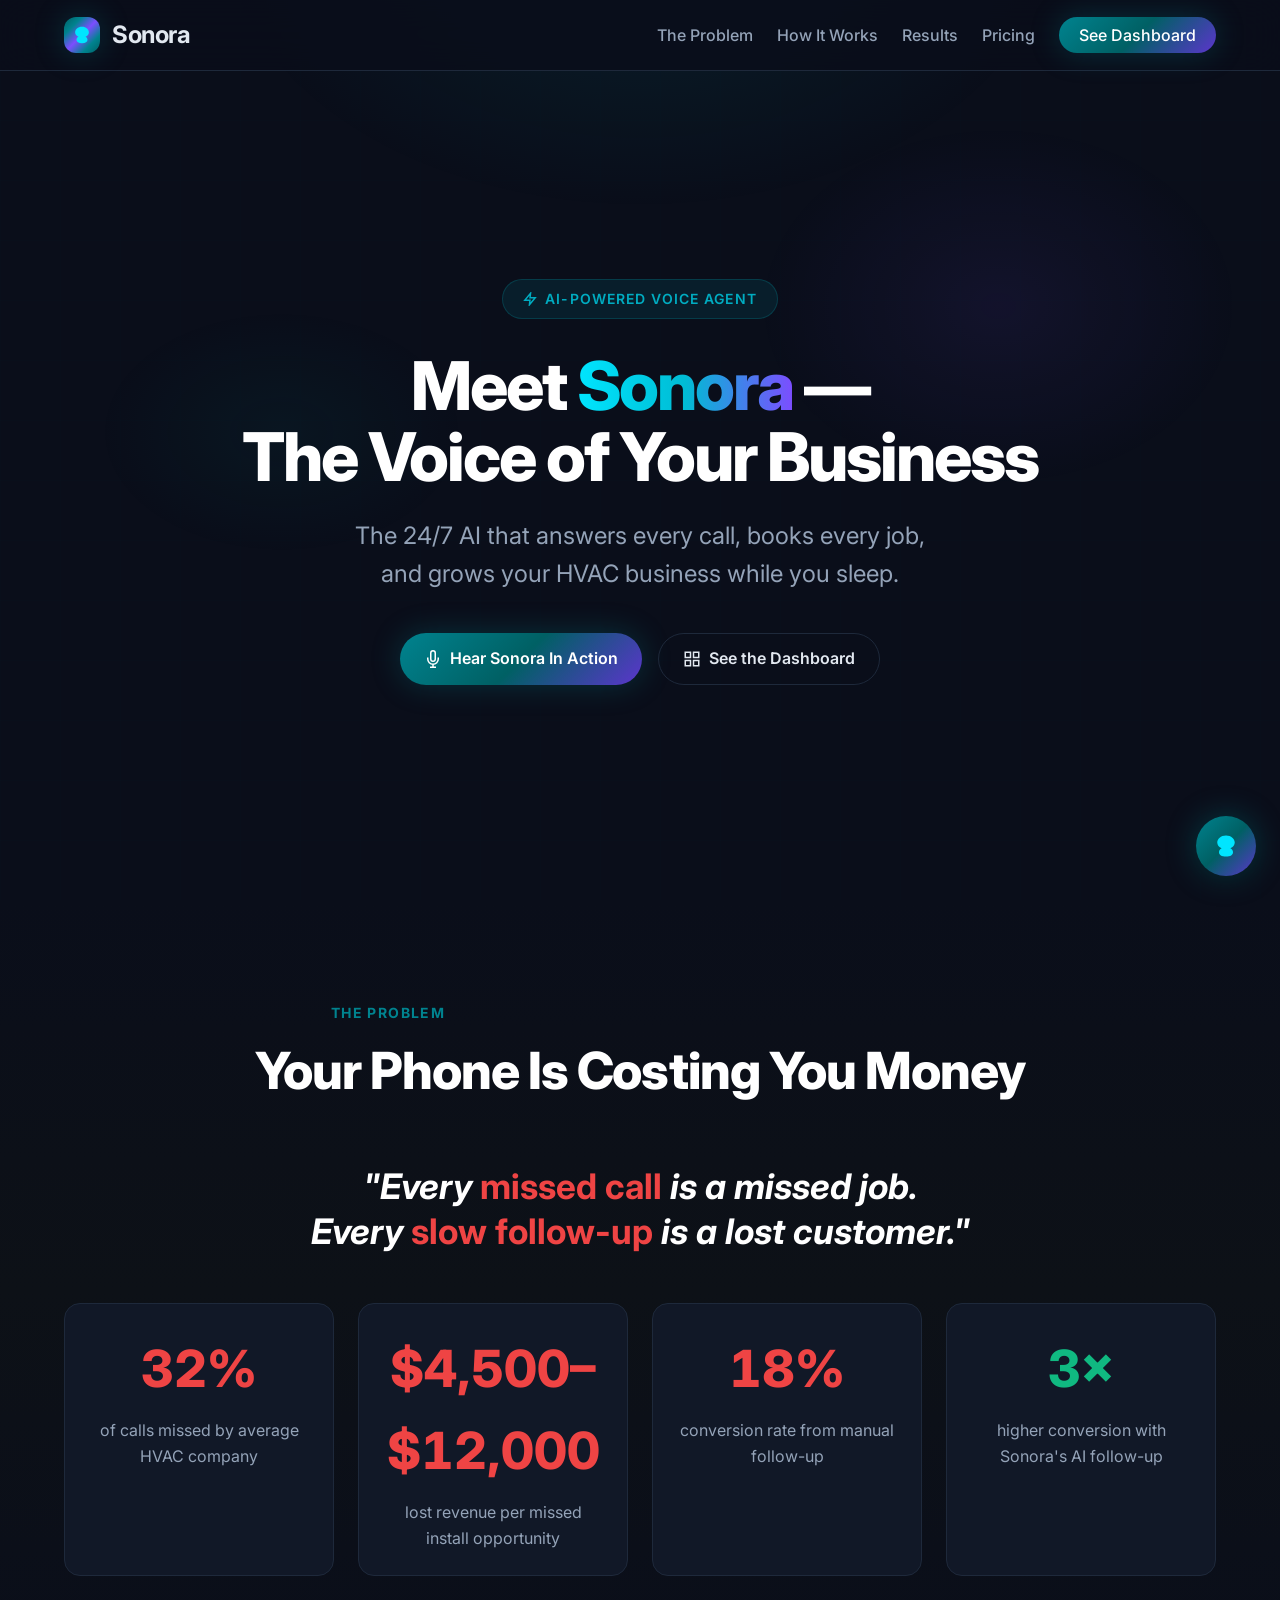
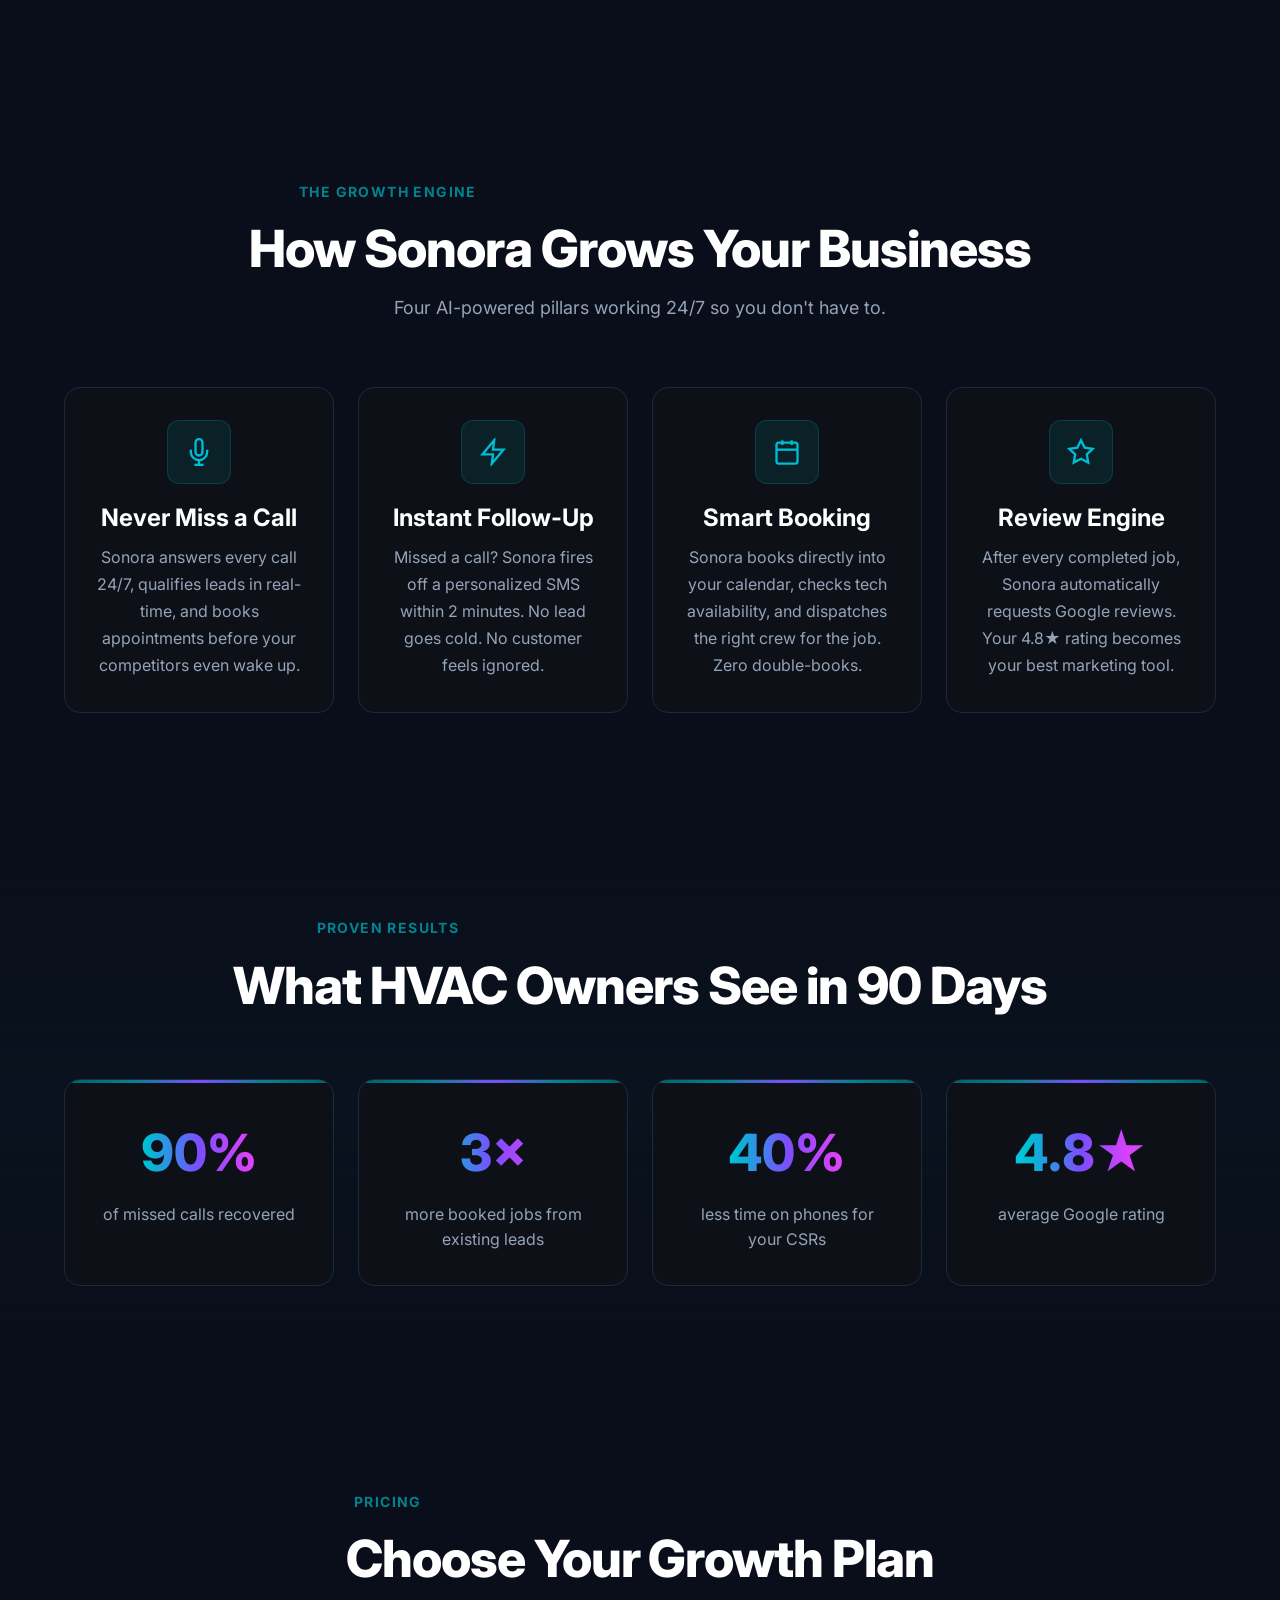
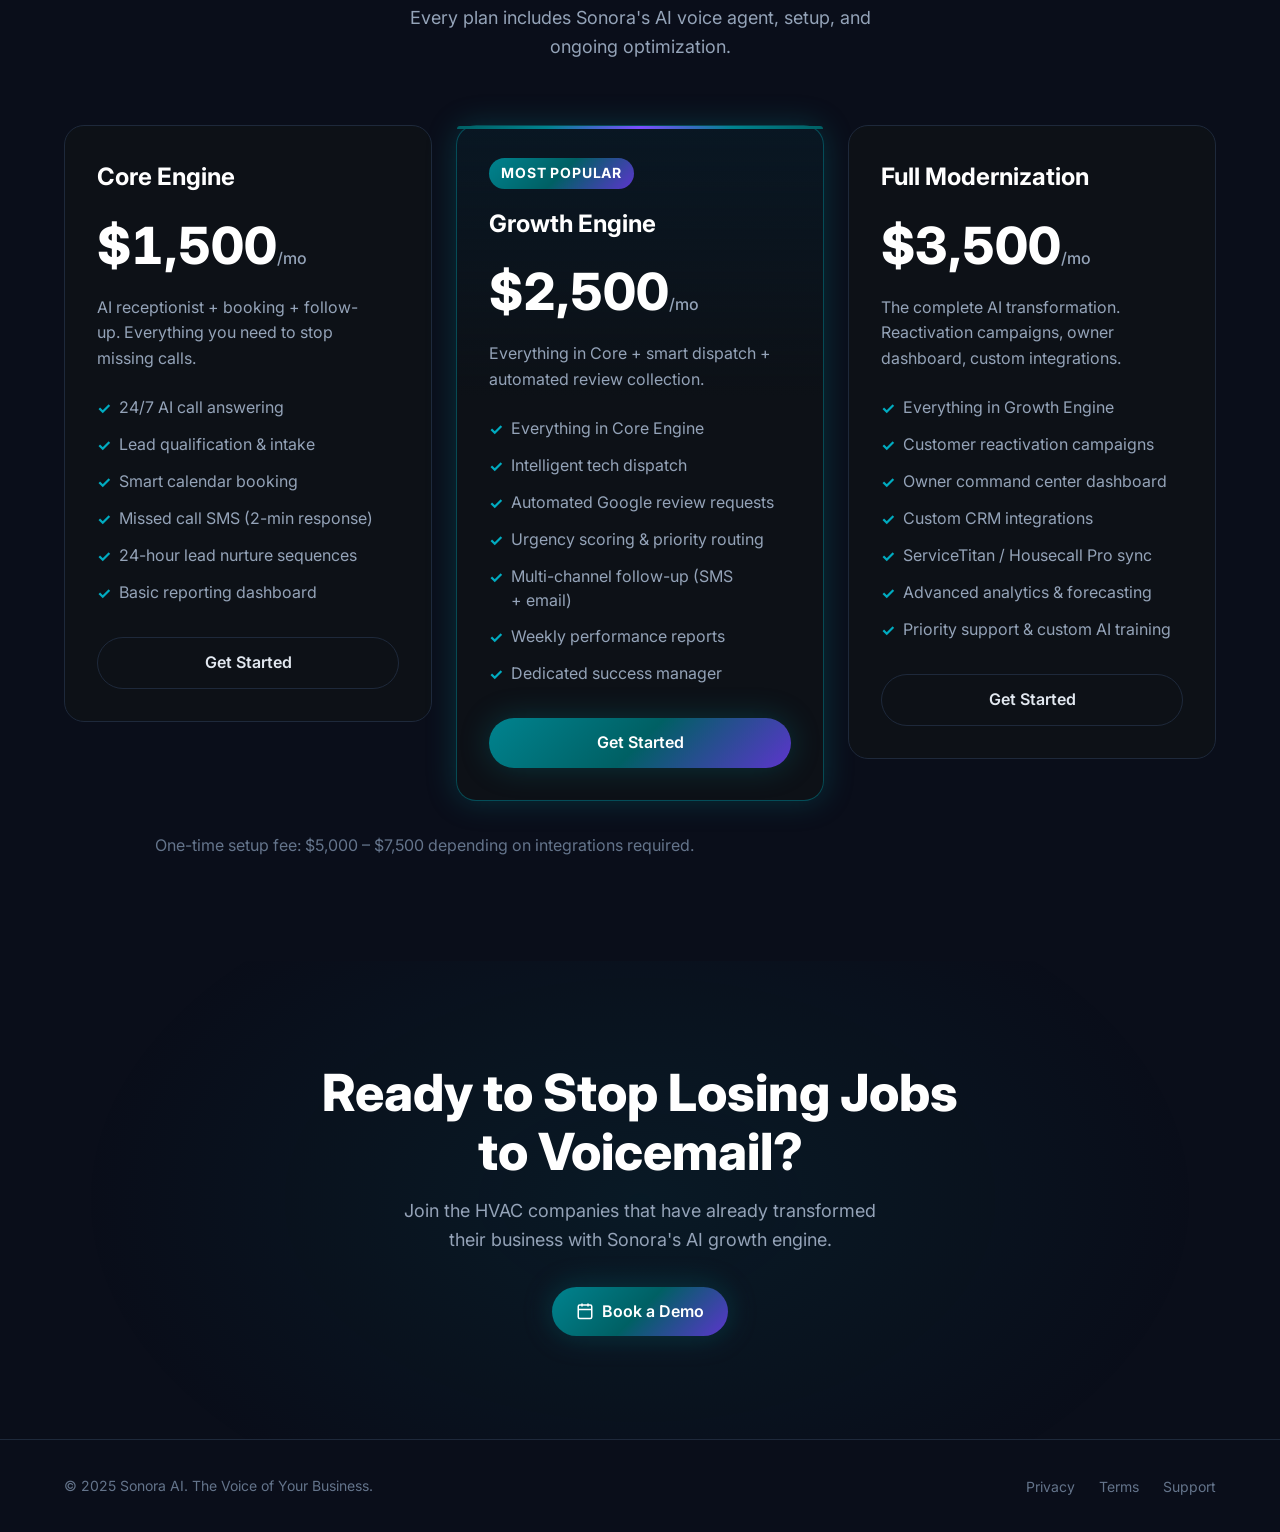
==== frontend/index.html @ 92086509 "Initial commit: Sonora HVAC Home Services Growth Engine - Flask backend — 15 endpoints, GPT-4o, 7-st" ====
<!DOCTYPE html>
<html lang="en">
<head>
  <meta charset="UTF-8">
  <meta name="viewport" content="width=device-width, initial-scale=1.0">
  <title>Sonora — The AI Voice of Your HVAC Business</title>
  <meta name="description" content="Sonora is the 24/7 AI that answers every call, books every job, and grows your HVAC business while you sleep.">
  <link rel="preconnect" href="https://fonts.googleapis.com">
  <link rel="preconnect" href="https://fonts.gstatic.com" crossorigin>
  <link href="https://fonts.googleapis.com/css2?family=Inter:wght@300;400;500;600;700;800;900&display=swap" rel="stylesheet">
  <link rel="stylesheet" href="./base.css">
  <link rel="stylesheet" href="./style.css">
  <link rel="icon" href="data:image/svg+xml,<svg xmlns='http://www.w3.org/2000/svg' viewBox='0 0 32 32'><rect width='32' height='32' rx='8' fill='%2300838F'/><text x='16' y='22' text-anchor='middle' fill='white' font-family='Inter,sans-serif' font-weight='800' font-size='18'>S</text></svg>">
</head>
<body>
  <!-- Grid background -->
  <div class="grid-bg" aria-hidden="true"></div>

  <!-- Navigation -->
  <nav class="nav" role="navigation" aria-label="Main navigation">
    <div class="container nav__inner">
      <a href="./index.html" class="nav__logo" aria-label="Sonora home">
        <div class="nav__logo-icon" aria-hidden="true">
          <svg width="22" height="22" viewBox="0 0 32 32" fill="none">
            <path d="M16 4C10 4 6 8 6 12c0 3 2 5.5 5 6.5C9 19.5 8 21 8 23c0 3 3 5 8 5s8-2 8-5c0-2-1-3.5-3-4.5 3-1 5-3.5 5-6.5 0-4-4-8-10-8z" fill="url(#sg)"/>
            <defs><linearGradient id="sg" x1="6" y1="4" x2="26" y2="28"><stop stop-color="#00E5FF"/><stop offset=".5" stop-color="#00838F"/><stop offset="1" stop-color="#7C4DFF"/></linearGradient></defs>
          </svg>
        </div>
        <span class="nav__logo-text">Sonora</span>
      </a>
      <button class="nav__hamburger" aria-label="Toggle menu" onclick="document.querySelector('.nav__links').classList.toggle('active')">
        <span></span><span></span><span></span>
      </button>
      <ul class="nav__links" role="list">
        <li><a href="#problem">The Problem</a></li>
        <li><a href="#how-it-works">How It Works</a></li>
        <li><a href="#results">Results</a></li>
        <li><a href="#pricing">Pricing</a></li>
        <li><a href="./dashboard.html" class="nav__cta">See Dashboard</a></li>
      </ul>
    </div>
  </nav>

  <main>
    <!-- ==================== HERO ==================== -->
    <section class="hero" id="hero">
      <div class="hero__content">
        <div class="hero__badge">
          <svg width="14" height="14" viewBox="0 0 24 24" fill="none" stroke="currentColor" stroke-width="2.5"><path d="M13 2L3 14h9l-1 8 10-12h-9l1-8z"/></svg>
          AI-Powered Voice Agent
        </div>
        <h1 class="hero__title">
          Meet <span class="iridescent">Sonora</span> —<br>
          The Voice of Your Business
        </h1>
        <p class="hero__subtitle">
          The 24/7 AI that answers every call, books every job, and grows your HVAC business while you sleep.
        </p>
        <div class="hero__actions">
          <button class="btn btn--primary" onclick="openChat()">
            <svg width="18" height="18" viewBox="0 0 24 24" fill="none" stroke="currentColor" stroke-width="2"><path d="M12 1a3 3 0 0 0-3 3v8a3 3 0 0 0 6 0V4a3 3 0 0 0-3-3z"/><path d="M19 10v2a7 7 0 0 1-14 0v-2"/><line x1="12" y1="19" x2="12" y2="23"/><line x1="8" y1="23" x2="16" y2="23"/></svg>
            Hear Sonora In Action
          </button>
          <a href="./dashboard.html" class="btn btn--secondary">
            <svg width="18" height="18" viewBox="0 0 24 24" fill="none" stroke="currentColor" stroke-width="2"><rect x="3" y="3" width="7" height="7"/><rect x="14" y="3" width="7" height="7"/><rect x="14" y="14" width="7" height="7"/><rect x="3" y="14" width="7" height="7"/></svg>
            See the Dashboard
          </a>
        </div>
      </div>
      <!-- Floating particle dots -->
      <div class="hero__particles" aria-hidden="true" id="heroParticles"></div>
    </section>

    <!-- ==================== PROBLEM ==================== -->
    <section class="section problem" id="problem">
      <div class="container">
        <div class="section__header fade-in">
          <p class="section__label">The Problem</p>
          <h2 class="section__title">Your Phone Is Costing You Money</h2>
        </div>
        <p class="problem__quote fade-in">
          "Every <em>missed call</em> is a missed job.<br>
          Every <em>slow follow-up</em> is a lost customer."
        </p>
        <div class="stats-grid">
          <div class="stat-card fade-in">
            <div class="stat-card__value stat-card__value--bad" data-count="35">35%</div>
            <div class="stat-card__label">of calls missed by average HVAC company</div>
          </div>
          <div class="stat-card fade-in">
            <div class="stat-card__value stat-card__value--bad">$4,500–$12,000</div>
            <div class="stat-card__label">lost revenue per missed install opportunity</div>
          </div>
          <div class="stat-card fade-in">
            <div class="stat-card__value stat-card__value--bad" data-count="20">20%</div>
            <div class="stat-card__label">conversion rate from manual follow-up</div>
          </div>
          <div class="stat-card fade-in">
            <div class="stat-card__value stat-card__value--good">3×</div>
            <div class="stat-card__label">higher conversion with Sonora's AI follow-up</div>
          </div>
        </div>
      </div>
    </section>

    <!-- ==================== HOW IT WORKS ==================== -->
    <section class="section" id="how-it-works">
      <div class="container">
        <div class="section__header fade-in">
          <p class="section__label">The Growth Engine</p>
          <h2 class="section__title">How Sonora Grows Your Business</h2>
          <p class="section__desc">Four AI-powered pillars working 24/7 so you don't have to.</p>
        </div>
        <div class="pillars-grid">
          <div class="pillar fade-in">
            <div class="pillar__icon">
              <svg width="28" height="28" viewBox="0 0 24 24" fill="none" stroke="#00BCD4" stroke-width="2"><path d="M12 1a3 3 0 0 0-3 3v8a3 3 0 0 0 6 0V4a3 3 0 0 0-3-3z"/><path d="M19 10v2a7 7 0 0 1-14 0v-2"/><line x1="12" y1="19" x2="12" y2="23"/><line x1="8" y1="23" x2="16" y2="23"/></svg>
            </div>
            <h3 class="pillar__title">Never Miss a Call</h3>
            <p class="pillar__desc">Sonora answers every call 24/7, qualifies leads in real-time, and books appointments before your competitors even wake up.</p>
          </div>
          <div class="pillar fade-in">
            <div class="pillar__icon">
              <svg width="28" height="28" viewBox="0 0 24 24" fill="none" stroke="#00BCD4" stroke-width="2"><path d="M13 2L3 14h9l-1 8 10-12h-9l1-8z"/></svg>
            </div>
            <h3 class="pillar__title">Instant Follow-Up</h3>
            <p class="pillar__desc">Missed a call? Sonora fires off a personalized SMS within 2 minutes. No lead goes cold. No customer feels ignored.</p>
          </div>
          <div class="pillar fade-in">
            <div class="pillar__icon">
              <svg width="28" height="28" viewBox="0 0 24 24" fill="none" stroke="#00BCD4" stroke-width="2"><rect x="3" y="4" width="18" height="18" rx="2"/><line x1="16" y1="2" x2="16" y2="6"/><line x1="8" y1="2" x2="8" y2="6"/><line x1="3" y1="10" x2="21" y2="10"/><path d="M8 14h.01M12 14h.01M16 14h.01M8 18h.01M12 18h.01"/></svg>
            </div>
            <h3 class="pillar__title">Smart Booking</h3>
            <p class="pillar__desc">Sonora books directly into your calendar, checks tech availability, and dispatches the right crew for the job. Zero double-books.</p>
          </div>
          <div class="pillar fade-in">
            <div class="pillar__icon">
              <svg width="28" height="28" viewBox="0 0 24 24" fill="none" stroke="#00BCD4" stroke-width="2"><polygon points="12 2 15.09 8.26 22 9.27 17 14.14 18.18 21.02 12 17.77 5.82 21.02 7 14.14 2 9.27 8.91 8.26 12 2"/></svg>
            </div>
            <h3 class="pillar__title">Review Engine</h3>
            <p class="pillar__desc">After every completed job, Sonora automatically requests Google reviews. Your 4.8★ rating becomes your best marketing tool.</p>
          </div>
        </div>
      </div>
    </section>

    <!-- ==================== RESULTS ==================== -->
    <section class="section" id="results" style="background: linear-gradient(180deg, var(--color-bg) 0%, rgba(0,131,143,0.04) 50%, var(--color-bg) 100%);">
      <div class="container">
        <div class="section__header fade-in">
          <p class="section__label">Proven Results</p>
          <h2 class="section__title">What HVAC Owners See in 90 Days</h2>
        </div>
        <div class="results-grid">
          <div class="result-card fade-in">
            <div class="result-card__value">90%</div>
            <div class="result-card__label">of missed calls recovered</div>
          </div>
          <div class="result-card fade-in">
            <div class="result-card__value">3×</div>
            <div class="result-card__label">more booked jobs from existing leads</div>
          </div>
          <div class="result-card fade-in">
            <div class="result-card__value">40%</div>
            <div class="result-card__label">less time on phones for your CSRs</div>
          </div>
          <div class="result-card fade-in">
            <div class="result-card__value">4.8★</div>
            <div class="result-card__label">average Google rating</div>
          </div>
        </div>
      </div>
    </section>

    <!-- ==================== PRICING ==================== -->
    <section class="section" id="pricing">
      <div class="container">
        <div class="section__header fade-in">
          <p class="section__label">Pricing</p>
          <h2 class="section__title">Choose Your Growth Plan</h2>
          <p class="section__desc">Every plan includes Sonora's AI voice agent, setup, and ongoing optimization.</p>
        </div>
        <div class="pricing-grid">
          <!-- Core -->
          <div class="price-card fade-in">
            <p class="price-card__name">Core Engine</p>
            <p class="price-card__price">$1,500<span>/mo</span></p>
            <p class="price-card__desc">AI receptionist + booking + follow-up. Everything you need to stop missing calls.</p>
            <ul class="price-card__features" role="list">
              <li>24/7 AI call answering</li>
              <li>Lead qualification & intake</li>
              <li>Smart calendar booking</li>
              <li>Missed call SMS (2-min response)</li>
              <li>24-hour lead nurture sequences</li>
              <li>Basic reporting dashboard</li>
            </ul>
            <a href="#cta" class="btn btn--secondary price-card__cta">Get Started</a>
          </div>
          <!-- Growth (Featured) -->
          <div class="price-card price-card--featured fade-in">
            <span class="price-card__badge">Most Popular</span>
            <p class="price-card__name">Growth Engine</p>
            <p class="price-card__price">$2,500<span>/mo</span></p>
            <p class="price-card__desc">Everything in Core + smart dispatch + automated review collection.</p>
            <ul class="price-card__features" role="list">
              <li>Everything in Core Engine</li>
              <li>Intelligent tech dispatch</li>
              <li>Automated Google review requests</li>
              <li>Urgency scoring & priority routing</li>
              <li>Multi-channel follow-up (SMS + email)</li>
              <li>Weekly performance reports</li>
              <li>Dedicated success manager</li>
            </ul>
            <a href="#cta" class="btn btn--primary price-card__cta">Get Started</a>
          </div>
          <!-- Full Modernization -->
          <div class="price-card fade-in">
            <p class="price-card__name">Full Modernization</p>
            <p class="price-card__price">$3,500<span>/mo</span></p>
            <p class="price-card__desc">The complete AI transformation. Reactivation campaigns, owner dashboard, custom integrations.</p>
            <ul class="price-card__features" role="list">
              <li>Everything in Growth Engine</li>
              <li>Customer reactivation campaigns</li>
              <li>Owner command center dashboard</li>
              <li>Custom CRM integrations</li>
              <li>ServiceTitan / Housecall Pro sync</li>
              <li>Advanced analytics & forecasting</li>
              <li>Priority support & custom AI training</li>
            </ul>
            <a href="#cta" class="btn btn--secondary price-card__cta">Get Started</a>
          </div>
        </div>
        <p class="pricing__setup fade-in">One-time setup fee: $5,000 – $7,500 depending on integrations required.</p>
      </div>
    </section>

    <!-- ==================== FINAL CTA ==================== -->
    <section class="cta-section" id="cta">
      <div class="container">
        <h2 class="cta-section__title fade-in">Ready to Stop Losing Jobs<br>to Voicemail?</h2>
        <p class="cta-section__desc fade-in">Join the HVAC companies that have already transformed their business with Sonora's AI growth engine.</p>
        <a href="#" class="btn btn--primary fade-in" style="position:relative;" onclick="event.preventDefault();">
          <svg width="18" height="18" viewBox="0 0 24 24" fill="none" stroke="currentColor" stroke-width="2"><rect x="3" y="4" width="18" height="18" rx="2"/><line x1="16" y1="2" x2="16" y2="6"/><line x1="8" y1="2" x2="8" y2="6"/><line x1="3" y1="10" x2="21" y2="10"/></svg>
          Book a Demo
        </a>
      </div>
    </section>
  </main>

  <!-- Footer -->
  <footer class="footer">
    <div class="container footer__inner">
      <p class="footer__copy">© 2025 Sonora AI. The Voice of Your Business.</p>
      <ul class="footer__links" role="list">
        <li><a href="#" target="_blank" rel="noopener noreferrer">Privacy</a></li>
        <li><a href="#" target="_blank" rel="noopener noreferrer">Terms</a></li>
        <li><a href="#" target="_blank" rel="noopener noreferrer">Support</a></li>
      </ul>
    </div>
  </footer>

  <script src="./app.js" defer></script>
  <script src="./sonora-widget.js" defer></script>
</body>
</html>
---- frontend/base.css ----
/* base.css — Sonora HVAC */
*,
*::before,
*::after {
  box-sizing: border-box;
  margin: 0;
  padding: 0;
}

html {
  -moz-text-size-adjust: none;
  -webkit-text-size-adjust: none;
  text-size-adjust: none;
  -webkit-font-smoothing: antialiased;
  -moz-osx-font-smoothing: grayscale;
  text-rendering: optimizeLegibility;
  scroll-behavior: smooth;
  hanging-punctuation: first last;
  scroll-padding-top: var(--space-16);
}

body {
  min-height: 100dvh;
  line-height: 1.6;
  font-family: var(--font-body, sans-serif);
  font-size: var(--text-base);
  color: var(--color-text);
  background-color: var(--color-bg);
}

img,
picture,
video,
canvas,
svg {
  display: block;
  max-width: 100%;
  height: auto;
}
ul[role='list'],
ol[role='list'] {
  list-style: none;
}
input,
button,
textarea,
select {
  font: inherit;
  color: inherit;
}

h1,
h2,
h3,
h4,
h5,
h6 {
  text-wrap: balance;
  line-height: 1.15;
}
p,
li,
figcaption {
  text-wrap: pretty;
  max-width: 72ch;
}

::selection {
  background: rgba(0, 131, 143, 0.3);
  color: var(--color-text);
}

:focus-visible {
  outline: 2px solid var(--color-primary);
  outline-offset: 3px;
  border-radius: var(--radius-sm);
}

@media (prefers-reduced-motion: reduce) {
  *,
  *::before,
  *::after {
    animation-duration: 0.01ms !important;
    animation-iteration-count: 1 !important;
    transition-duration: 0.01ms !important;
    scroll-behavior: auto !important;
  }
}

button {
  cursor: pointer;
  background: none;
  border: none;
}
table {
  border-collapse: collapse;
  width: 100%;
}

a,
button,
[role='button'],
[role='link'],
input,
textarea,
select {
  transition:
    color var(--transition-interactive),
    background var(--transition-interactive),
    border-color var(--transition-interactive),
    box-shadow var(--transition-interactive);
}

.sr-only {
  position: absolute;
  width: 1px;
  height: 1px;
  padding: 0;
  margin: -1px;
  overflow: hidden;
  clip: rect(0, 0, 0, 0);
  white-space: nowrap;
  border-width: 0;
}
---- frontend/style.css ----
/* ============================================================
   SONORA DESIGN TOKENS
   ============================================================ */
:root {
  /* Type Scale */
  --text-xs: clamp(0.75rem, 0.7rem + 0.25vw, 0.875rem);
  --text-sm: clamp(0.875rem, 0.8rem + 0.35vw, 1rem);
  --text-base: clamp(1rem, 0.95rem + 0.25vw, 1.125rem);
  --text-lg: clamp(1.125rem, 1rem + 0.75vw, 1.5rem);
  --text-xl: clamp(1.5rem, 1.2rem + 1.25vw, 2.25rem);
  --text-2xl: clamp(2rem, 1.2rem + 2.5vw, 3.5rem);
  --text-3xl: clamp(2.5rem, 1rem + 4vw, 5rem);

  /* Spacing */
  --space-1: 0.25rem;
  --space-2: 0.5rem;
  --space-3: 0.75rem;
  --space-4: 1rem;
  --space-5: 1.25rem;
  --space-6: 1.5rem;
  --space-8: 2rem;
  --space-10: 2.5rem;
  --space-12: 3rem;
  --space-16: 4rem;
  --space-20: 5rem;
  --space-24: 6rem;
  --space-32: 8rem;

  /* Sonora Brand Colors */
  --color-bg: #0A0E1A;
  --color-surface: #0D1117;
  --color-surface-2: #111827;
  --color-surface-offset: #131B2E;
  --color-border: #1E293B;
  --color-border-glow: rgba(0, 131, 143, 0.3);
  --color-divider: #1a2236;

  --color-text: #E2E8F0;
  --color-text-muted: #94A3B8;
  --color-text-faint: #64748B;
  --color-text-inverse: #0A0E1A;

  /* Primary (Teal) */
  --color-primary: #00838F;
  --color-primary-deep: #006064;
  --color-primary-hover: #00ACC1;
  --color-primary-active: #006064;
  --color-primary-highlight: rgba(0, 131, 143, 0.15);
  --color-primary-glow: rgba(0, 131, 143, 0.4);

  /* Iridescent Gradient */
  --gradient-iridescent: linear-gradient(135deg, #006064, #00838F, #7C4DFF, #00838F, #006064);
  --gradient-iridescent-text: linear-gradient(90deg, #00E5FF, #00BCD4, #7C4DFF, #E040FB, #00BCD4);
  --gradient-cta: linear-gradient(135deg, #00838F 0%, #006064 50%, #5C35CC 100%);
  --gradient-card-border: linear-gradient(135deg, rgba(0,131,143,0.4), rgba(124,77,255,0.3), rgba(0,131,143,0.2));

  /* Status */
  --color-success: #10B981;
  --color-warning: #F59E0B;
  --color-error: #EF4444;
  --color-emergency: #FF1744;

  /* Radius */
  --radius-sm: 0.375rem;
  --radius-md: 0.5rem;
  --radius-lg: 0.75rem;
  --radius-xl: 1rem;
  --radius-2xl: 1.25rem;
  --radius-full: 9999px;

  /* Transitions */
  --transition-interactive: 180ms cubic-bezier(0.16, 1, 0.3, 1);
  --ease-out: cubic-bezier(0.16, 1, 0.3, 1);
  --ease-in: cubic-bezier(0.4, 0, 1, 1);

  /* Shadows */
  --shadow-sm: 0 1px 2px rgba(0,0,0,0.3);
  --shadow-md: 0 4px 12px rgba(0,0,0,0.4);
  --shadow-lg: 0 12px 32px rgba(0,0,0,0.5);
  --shadow-glow: 0 0 30px rgba(0,131,143,0.3);
  --shadow-glow-lg: 0 0 60px rgba(0,131,143,0.4);
  --shadow-glow-purple: 0 0 40px rgba(124,77,255,0.2);

  /* Content widths */
  --content-narrow: 640px;
  --content-default: 960px;
  --content-wide: 1200px;

  /* Fonts */
  --font-body: 'Inter', system-ui, sans-serif;
  --font-display: 'Inter', system-ui, sans-serif;
}

/* ============================================================
   LAYOUT UTILITIES
   ============================================================ */
.container {
  width: 100%;
  max-width: var(--content-wide);
  margin: 0 auto;
  padding-inline: var(--space-6);
}
.container--narrow {
  max-width: var(--content-default);
}

/* ============================================================
   NAVIGATION
   ============================================================ */
.nav {
  position: fixed;
  top: 0;
  left: 0;
  right: 0;
  z-index: 100;
  background: rgba(10, 14, 26, 0.85);
  backdrop-filter: blur(20px);
  -webkit-backdrop-filter: blur(20px);
  border-bottom: 1px solid var(--color-border);
  padding: var(--space-4) 0;
}
.nav__inner {
  display: flex;
  align-items: center;
  justify-content: space-between;
}
.nav__logo {
  display: flex;
  align-items: center;
  gap: var(--space-3);
  text-decoration: none;
  color: var(--color-text);
}
.nav__logo-icon {
  width: 36px;
  height: 36px;
  border-radius: var(--radius-lg);
  background: var(--gradient-iridescent);
  display: flex;
  align-items: center;
  justify-content: center;
  box-shadow: var(--shadow-glow);
  font-weight: 700;
  font-size: var(--text-sm);
  color: #fff;
}
.nav__logo-text {
  font-weight: 700;
  font-size: var(--text-lg);
  letter-spacing: -0.02em;
}
.nav__links {
  display: flex;
  align-items: center;
  gap: var(--space-6);
  list-style: none;
}
.nav__links a {
  color: var(--color-text-muted);
  text-decoration: none;
  font-size: var(--text-sm);
  font-weight: 500;
  transition: color var(--transition-interactive);
}
.nav__links a:hover {
  color: var(--color-primary-hover);
}
.nav__cta {
  background: var(--gradient-cta);
  color: #fff !important;
  padding: var(--space-2) var(--space-5);
  border-radius: var(--radius-full);
  font-weight: 600;
  font-size: var(--text-sm);
  text-decoration: none;
  transition: box-shadow var(--transition-interactive), transform var(--transition-interactive);
  box-shadow: var(--shadow-glow);
}
.nav__cta:hover {
  box-shadow: var(--shadow-glow-lg);
  transform: translateY(-1px);
}

/* Mobile nav */
.nav__hamburger {
  display: none;
  flex-direction: column;
  gap: 5px;
  padding: var(--space-2);
}
.nav__hamburger span {
  width: 22px;
  height: 2px;
  background: var(--color-text);
  border-radius: 2px;
  transition: all 0.3s;
}
@media (max-width: 768px) {
  .nav__links {
    display: none;
    position: absolute;
    top: 100%;
    left: 0;
    right: 0;
    flex-direction: column;
    background: rgba(10, 14, 26, 0.98);
    padding: var(--space-6);
    gap: var(--space-4);
    border-bottom: 1px solid var(--color-border);
  }
  .nav__links.active {
    display: flex;
  }
  .nav__hamburger {
    display: flex;
  }
}

/* ============================================================
   HERO SECTION
   ============================================================ */
.hero {
  min-height: 100vh;
  display: flex;
  align-items: center;
  justify-content: center;
  text-align: center;
  padding: var(--space-32) var(--space-6) var(--space-16);
  position: relative;
  overflow: hidden;
}
.hero::before {
  content: '';
  position: absolute;
  top: -50%;
  left: -20%;
  width: 140%;
  height: 140%;
  background:
    radial-gradient(ellipse 600px 400px at 50% 30%, rgba(0, 131, 143, 0.15) 0%, transparent 70%),
    radial-gradient(ellipse 400px 300px at 70% 60%, rgba(124, 77, 255, 0.08) 0%, transparent 60%),
    radial-gradient(ellipse 300px 200px at 30% 70%, rgba(0, 96, 100, 0.1) 0%, transparent 60%);
  animation: heroGlow 8s ease-in-out infinite alternate;
  pointer-events: none;
}
@keyframes heroGlow {
  0% { opacity: 0.7; transform: scale(1) rotate(0deg); }
  100% { opacity: 1; transform: scale(1.05) rotate(2deg); }
}
.hero__content {
  position: relative;
  z-index: 2;
  max-width: 800px;
}
.hero__badge {
  display: inline-flex;
  align-items: center;
  gap: var(--space-2);
  background: var(--color-primary-highlight);
  border: 1px solid var(--color-border-glow);
  border-radius: var(--radius-full);
  padding: var(--space-2) var(--space-5);
  font-size: var(--text-xs);
  color: var(--color-primary-hover);
  font-weight: 600;
  text-transform: uppercase;
  letter-spacing: 0.08em;
  margin-bottom: var(--space-8);
}
.hero__title {
  font-size: var(--text-3xl);
  font-weight: 800;
  letter-spacing: -0.03em;
  line-height: 1.05;
  margin-bottom: var(--space-6);
  color: #fff;
}
.hero__title .iridescent {
  background: var(--gradient-iridescent-text);
  background-size: 200% auto;
  -webkit-background-clip: text;
  -webkit-text-fill-color: transparent;
  background-clip: text;
  animation: shimmer 4s linear infinite;
}
@keyframes shimmer {
  0% { background-position: 0% center; }
  100% { background-position: 200% center; }
}
.hero__subtitle {
  font-size: var(--text-lg);
  color: var(--color-text-muted);
  line-height: 1.6;
  margin-bottom: var(--space-10);
  max-width: 600px;
  margin-inline: auto;
}
.hero__actions {
  display: flex;
  gap: var(--space-4);
  justify-content: center;
  flex-wrap: wrap;
}

/* ============================================================
   BUTTONS
   ============================================================ */
.btn {
  display: inline-flex;
  align-items: center;
  gap: var(--space-2);
  padding: var(--space-3) var(--space-6);
  border-radius: var(--radius-full);
  font-weight: 600;
  font-size: var(--text-sm);
  text-decoration: none;
  cursor: pointer;
  transition:
    background var(--transition-interactive),
    box-shadow var(--transition-interactive),
    transform var(--transition-interactive);
  border: none;
}
.btn--primary {
  background: var(--gradient-cta);
  color: #fff;
  box-shadow: var(--shadow-glow);
}
.btn--primary:hover {
  box-shadow: var(--shadow-glow-lg);
  transform: translateY(-2px);
}
.btn--primary:active {
  transform: translateY(0);
}
.btn--secondary {
  background: transparent;
  color: var(--color-text);
  border: 1px solid var(--color-border);
}
.btn--secondary:hover {
  border-color: var(--color-primary);
  background: var(--color-primary-highlight);
  color: var(--color-primary-hover);
}
.btn--ghost {
  background: transparent;
  color: var(--color-primary-hover);
  padding: var(--space-2) var(--space-4);
}
.btn--ghost:hover {
  background: var(--color-primary-highlight);
}

/* ============================================================
   SECTION STYLES
   ============================================================ */
.section {
  padding: clamp(var(--space-16), 8vw, var(--space-32)) 0;
  position: relative;
}
.section__header {
  text-align: center;
  margin-bottom: var(--space-16);
}
.section__label {
  font-size: var(--text-xs);
  font-weight: 700;
  text-transform: uppercase;
  letter-spacing: 0.1em;
  color: var(--color-primary);
  margin-bottom: var(--space-4);
}
.section__title {
  font-size: var(--text-2xl);
  font-weight: 800;
  letter-spacing: -0.02em;
  color: #fff;
  margin-bottom: var(--space-4);
}
.section__desc {
  font-size: var(--text-base);
  color: var(--color-text-muted);
  max-width: 600px;
  margin-inline: auto;
}

/* ============================================================
   CARDS
   ============================================================ */
.card {
  background: var(--color-surface);
  border: 1px solid var(--color-border);
  border-radius: var(--radius-xl);
  padding: var(--space-8);
  position: relative;
  overflow: hidden;
}
.card--glow {
  box-shadow: var(--shadow-glow);
}
.card--glow::before {
  content: '';
  position: absolute;
  top: 0;
  left: 0;
  right: 0;
  height: 2px;
  background: var(--gradient-iridescent);
}

/* ============================================================
   PROBLEM SECTION
   ============================================================ */
.problem {
  background: linear-gradient(180deg, var(--color-bg) 0%, var(--color-surface) 50%, var(--color-bg) 100%);
}
.problem__quote {
  font-size: var(--text-xl);
  font-weight: 700;
  color: #fff;
  text-align: center;
  line-height: 1.3;
  max-width: 700px;
  margin: 0 auto var(--space-12);
  font-style: italic;
}
.problem__quote em {
  color: var(--color-error);
  font-style: normal;
}
.stats-grid {
  display: grid;
  grid-template-columns: repeat(auto-fit, minmax(240px, 1fr));
  gap: var(--space-6);
}
.stat-card {
  background: var(--color-surface-2);
  border: 1px solid var(--color-border);
  border-radius: var(--radius-xl);
  padding: var(--space-6);
  text-align: center;
}
.stat-card__value {
  font-size: var(--text-2xl);
  font-weight: 800;
  color: #fff;
  font-variant-numeric: tabular-nums;
}
.stat-card__value--bad {
  color: var(--color-error);
}
.stat-card__value--good {
  color: var(--color-success);
}
.stat-card__label {
  font-size: var(--text-sm);
  color: var(--color-text-muted);
  margin-top: var(--space-2);
}

/* ============================================================
   PILLARS / HOW IT WORKS
   ============================================================ */
.pillars-grid {
  display: grid;
  grid-template-columns: repeat(auto-fit, minmax(260px, 1fr));
  gap: var(--space-6);
}
.pillar {
  background: var(--color-surface);
  border: 1px solid var(--color-border);
  border-radius: var(--radius-xl);
  padding: var(--space-8);
  text-align: center;
  transition: border-color var(--transition-interactive), box-shadow var(--transition-interactive), transform var(--transition-interactive);
}
.pillar:hover {
  border-color: rgba(0,131,143,0.4);
  box-shadow: var(--shadow-glow);
  transform: translateY(-4px);
}
.pillar__icon {
  width: 64px;
  height: 64px;
  border-radius: var(--radius-lg);
  background: var(--color-primary-highlight);
  display: flex;
  align-items: center;
  justify-content: center;
  font-size: 28px;
  margin: 0 auto var(--space-5);
  border: 1px solid var(--color-border-glow);
}
.pillar__title {
  font-size: var(--text-lg);
  font-weight: 700;
  color: #fff;
  margin-bottom: var(--space-3);
}
.pillar__desc {
  font-size: var(--text-sm);
  color: var(--color-text-muted);
  line-height: 1.7;
}

/* ============================================================
   RESULTS SECTION
   ============================================================ */
.results-grid {
  display: grid;
  grid-template-columns: repeat(auto-fit, minmax(220px, 1fr));
  gap: var(--space-6);
}
.result-card {
  background: var(--color-surface);
  border: 1px solid var(--color-border);
  border-radius: var(--radius-xl);
  padding: var(--space-8);
  text-align: center;
  position: relative;
  overflow: hidden;
}
.result-card::before {
  content: '';
  position: absolute;
  top: 0;
  left: 0;
  right: 0;
  height: 3px;
  background: var(--gradient-iridescent);
}
.result-card__value {
  font-size: var(--text-2xl);
  font-weight: 800;
  background: var(--gradient-iridescent-text);
  -webkit-background-clip: text;
  -webkit-text-fill-color: transparent;
  background-clip: text;
  font-variant-numeric: tabular-nums;
}
.result-card__label {
  font-size: var(--text-sm);
  color: var(--color-text-muted);
  margin-top: var(--space-2);
}

/* ============================================================
   PRICING
   ============================================================ */
.pricing-grid {
  display: grid;
  grid-template-columns: repeat(auto-fit, minmax(280px, 1fr));
  gap: var(--space-6);
  align-items: start;
}
.price-card {
  background: var(--color-surface);
  border: 1px solid var(--color-border);
  border-radius: var(--radius-2xl);
  padding: var(--space-8);
  position: relative;
  transition: transform var(--transition-interactive), box-shadow var(--transition-interactive);
}
.price-card:hover {
  transform: translateY(-4px);
  box-shadow: var(--shadow-glow);
}
.price-card--featured {
  border-color: rgba(0,131,143,0.5);
  box-shadow: var(--shadow-glow);
  background: linear-gradient(180deg, rgba(0,131,143,0.08) 0%, var(--color-surface) 40%);
}
.price-card--featured::before {
  content: '';
  position: absolute;
  top: 0;
  left: 0;
  right: 0;
  height: 3px;
  background: var(--gradient-iridescent);
  border-radius: var(--radius-2xl) var(--radius-2xl) 0 0;
}
.price-card__badge {
  display: inline-block;
  background: var(--gradient-cta);
  color: #fff;
  font-size: var(--text-xs);
  font-weight: 700;
  padding: var(--space-1) var(--space-3);
  border-radius: var(--radius-full);
  margin-bottom: var(--space-4);
  text-transform: uppercase;
  letter-spacing: 0.06em;
}
.price-card__name {
  font-size: var(--text-lg);
  font-weight: 700;
  color: #fff;
  margin-bottom: var(--space-2);
}
.price-card__price {
  font-size: var(--text-2xl);
  font-weight: 800;
  color: #fff;
  font-variant-numeric: tabular-nums;
}
.price-card__price span {
  font-size: var(--text-sm);
  font-weight: 500;
  color: var(--color-text-muted);
}
.price-card__desc {
  font-size: var(--text-sm);
  color: var(--color-text-muted);
  margin-top: var(--space-2);
  margin-bottom: var(--space-6);
  line-height: 1.6;
}
.price-card__features {
  list-style: none;
  display: flex;
  flex-direction: column;
  gap: var(--space-3);
  margin-bottom: var(--space-8);
}
.price-card__features li {
  display: flex;
  align-items: flex-start;
  gap: var(--space-2);
  font-size: var(--text-sm);
  color: var(--color-text-muted);
  line-height: 1.5;
}
.price-card__features li::before {
  content: '✓';
  color: var(--color-primary-hover);
  font-weight: 700;
  flex-shrink: 0;
  margin-top: 1px;
}
.price-card__cta {
  width: 100%;
  text-align: center;
  justify-content: center;
}
.pricing__setup {
  text-align: center;
  margin-top: var(--space-8);
  font-size: var(--text-sm);
  color: var(--color-text-faint);
}

/* ============================================================
   CTA SECTION
   ============================================================ */
.cta-section {
  text-align: center;
  padding: clamp(var(--space-16), 8vw, var(--space-32)) 0;
  position: relative;
}
.cta-section::before {
  content: '';
  position: absolute;
  inset: 0;
  background: radial-gradient(ellipse 800px 500px at 50% 50%, rgba(0, 131, 143, 0.1), transparent 70%);
  pointer-events: none;
}
.cta-section__title {
  font-size: var(--text-2xl);
  font-weight: 800;
  color: #fff;
  margin-bottom: var(--space-4);
  position: relative;
}
.cta-section__desc {
  font-size: var(--text-base);
  color: var(--color-text-muted);
  margin-bottom: var(--space-8);
  max-width: 500px;
  margin-inline: auto;
  position: relative;
}

/* ============================================================
   FOOTER
   ============================================================ */
.footer {
  border-top: 1px solid var(--color-border);
  padding: var(--space-8) 0;
  text-align: center;
}
.footer__inner {
  display: flex;
  align-items: center;
  justify-content: space-between;
  flex-wrap: wrap;
  gap: var(--space-4);
}
.footer__copy {
  font-size: var(--text-xs);
  color: var(--color-text-faint);
}
.footer__links {
  display: flex;
  gap: var(--space-6);
  list-style: none;
}
.footer__links a {
  font-size: var(--text-xs);
  color: var(--color-text-faint);
  text-decoration: none;
}
.footer__links a:hover {
  color: var(--color-primary-hover);
}

/* ============================================================
   SCROLL REVEAL
   ============================================================ */
.fade-in {
  opacity: 1;
}
@supports (animation-timeline: scroll()) {
  .fade-in {
    opacity: 0;
    animation: reveal-fade linear both;
    animation-timeline: view();
    animation-range: entry 0% entry 100%;
  }
}
@keyframes reveal-fade {
  to { opacity: 1; }
}

/* ============================================================
   GRID BACKGROUND PATTERN
   ============================================================ */
.grid-bg {
  position: fixed;
  top: 0;
  left: 0;
  width: 100%;
  height: 100%;
  pointer-events: none;
  z-index: 0;
  opacity: 0.03;
  background-image:
    linear-gradient(rgba(0,131,143,0.5) 1px, transparent 1px),
    linear-gradient(90deg, rgba(0,131,143,0.5) 1px, transparent 1px);
  background-size: 60px 60px;
}

/* ============================================================
   RESPONSIVE
   ============================================================ */
@media (max-width: 768px) {
  .hero__actions {
    flex-direction: column;
    align-items: center;
  }
  .hero__title {
    font-size: clamp(2rem, 5vw, 3rem);
  }
  .stats-grid,
  .pillars-grid,
  .results-grid {
    grid-template-columns: 1fr;
  }
  .pricing-grid {
    grid-template-columns: 1fr;
    max-width: 400px;
    margin-inline: auto;
  }
  .footer__inner {
    flex-direction: column;
    text-align: center;
  }
}
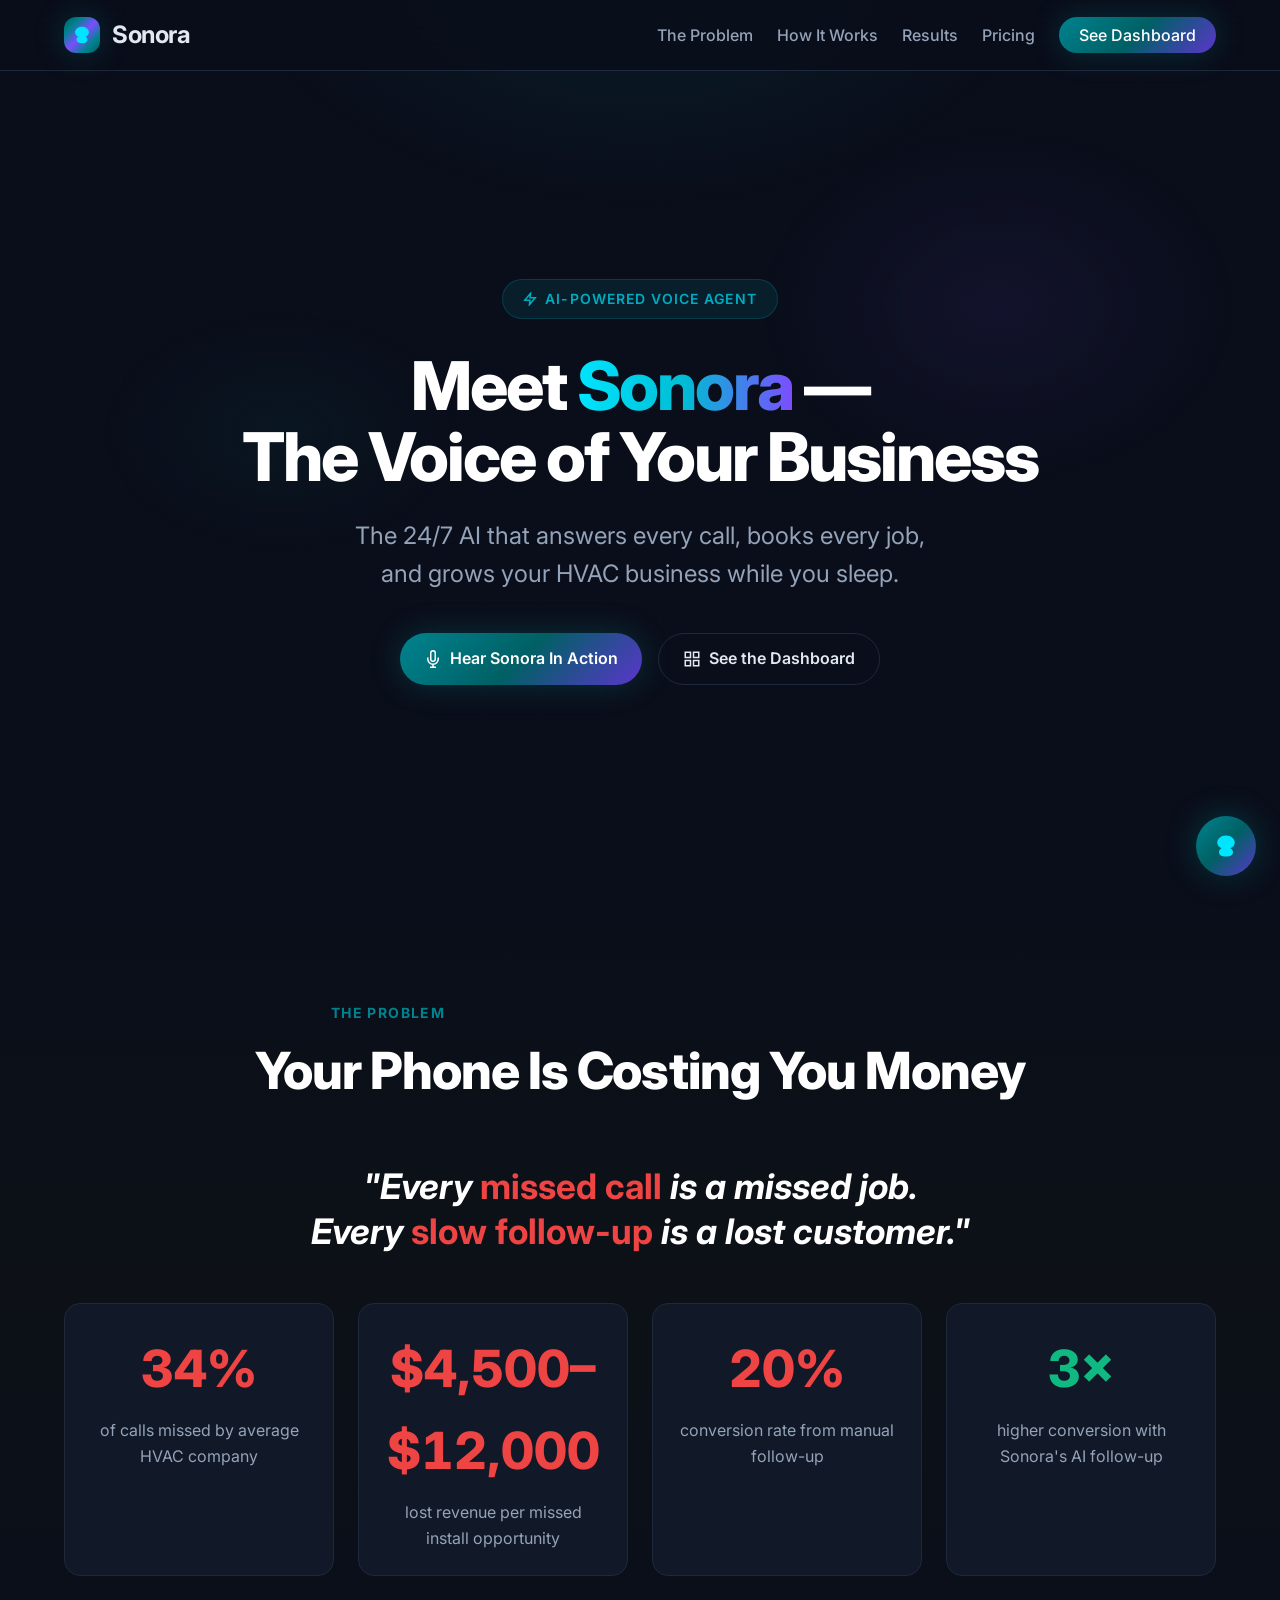
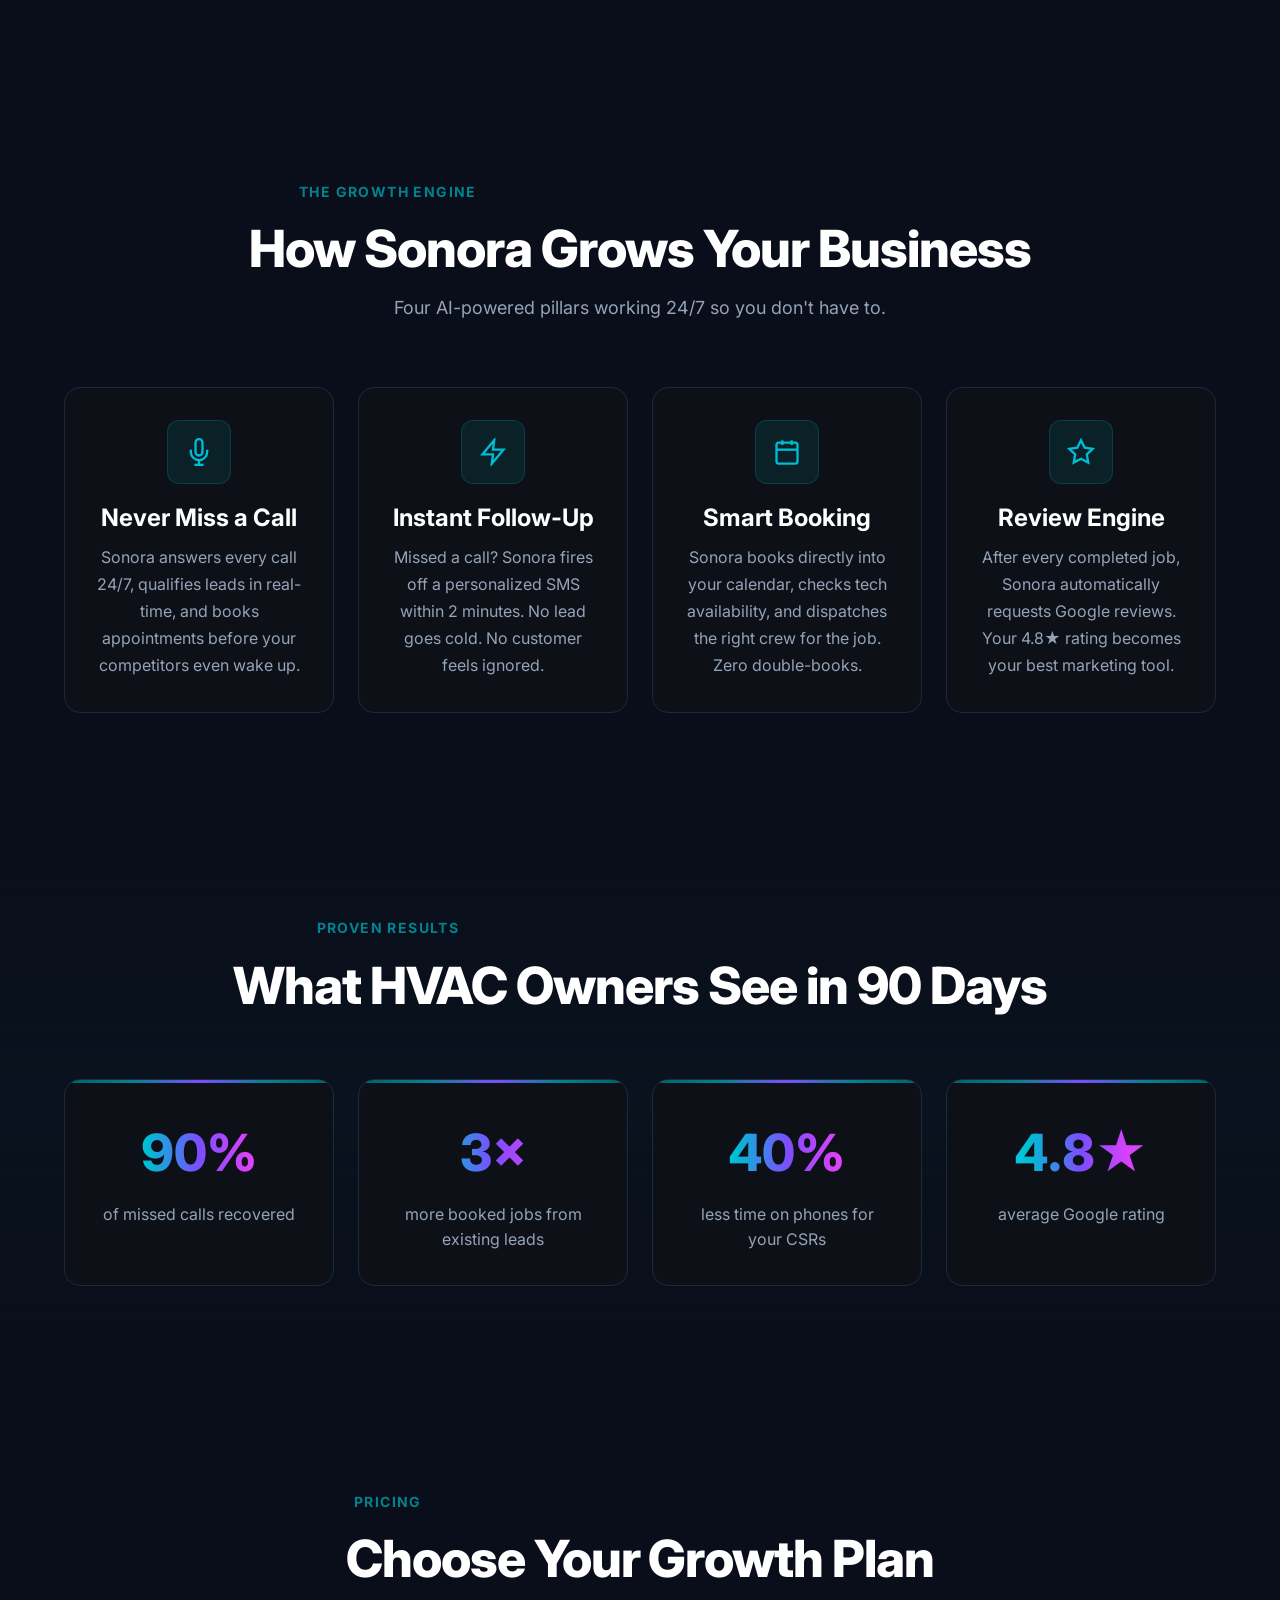
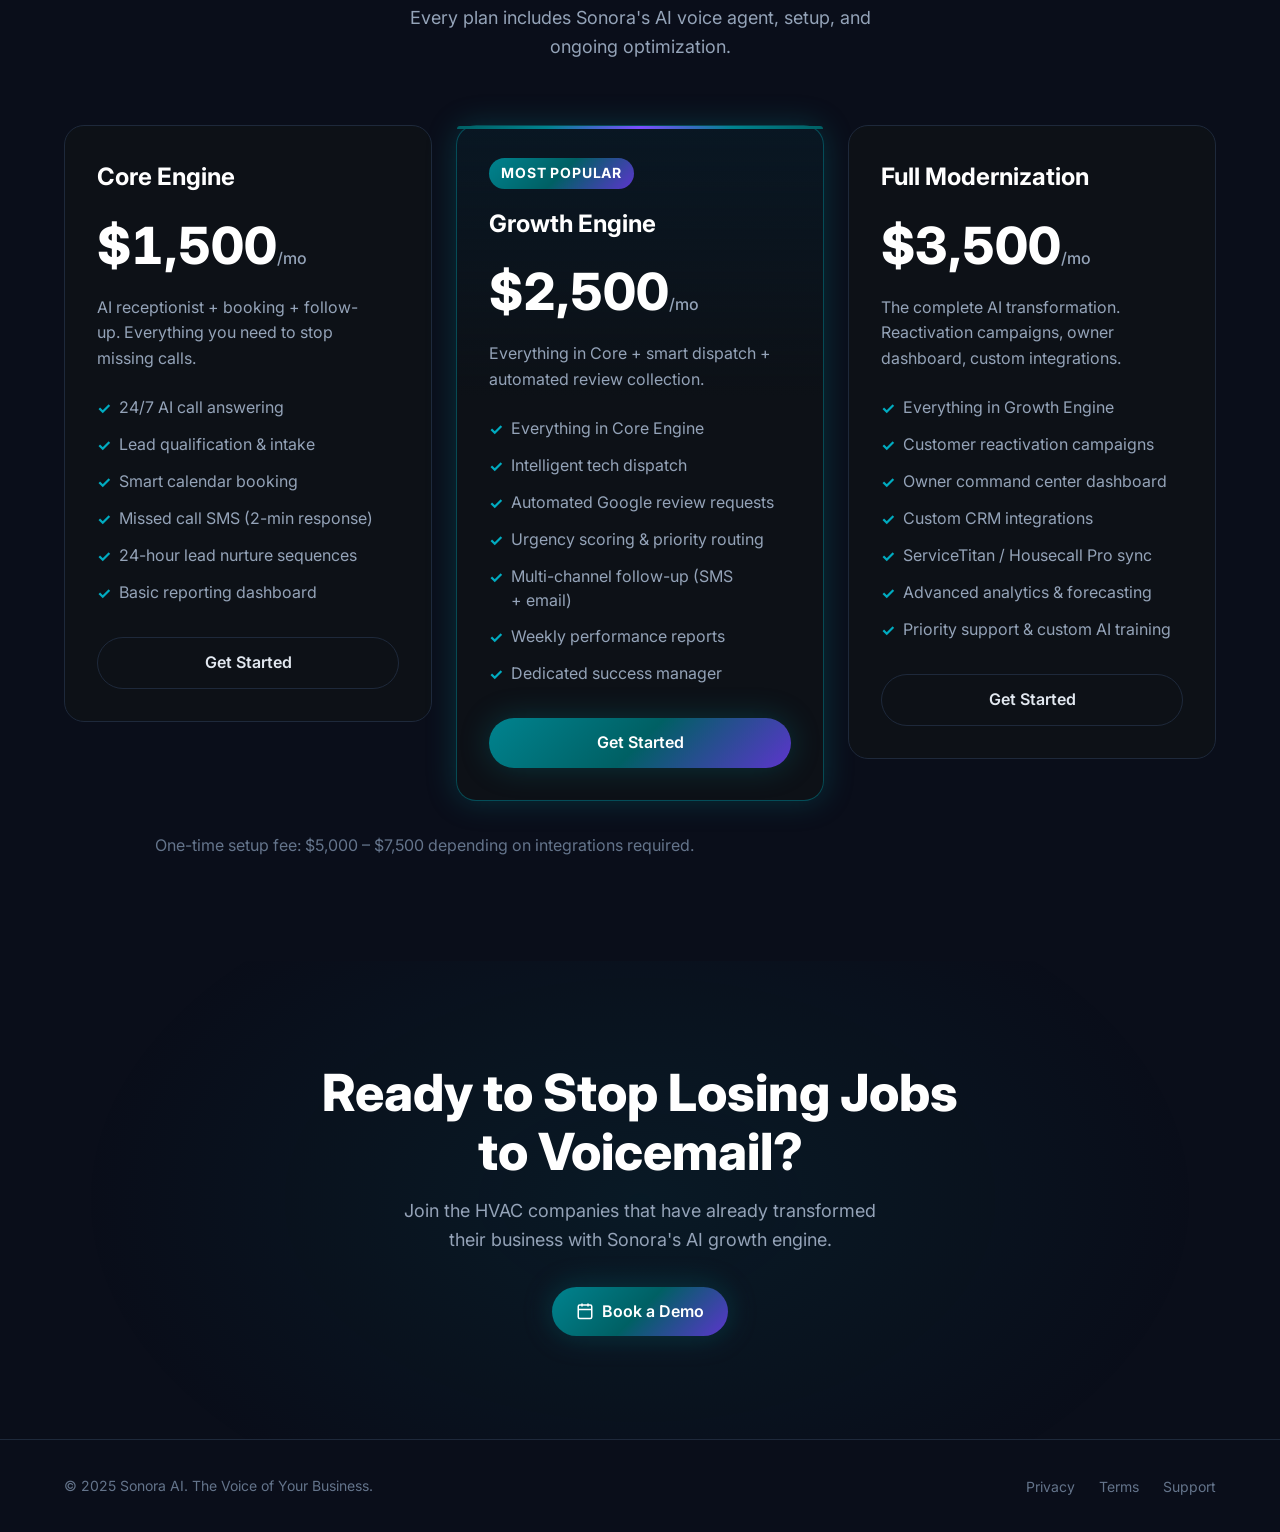
==== commit 70aa7597: "Add Railway + Netlify deployment config Backend (Railway): - Procfile with gunicorn workers - railwa" ====
--- a/frontend/index.html
+++ b/frontend/index.html
@@ -11,6 +11,7 @@
   <link rel="stylesheet" href="./base.css">
   <link rel="stylesheet" href="./style.css">
   <link rel="icon" href="data:image/svg+xml,<svg xmlns='http://www.w3.org/2000/svg' viewBox='0 0 32 32'><rect width='32' height='32' rx='8' fill='%2300838F'/><text x='16' y='22' text-anchor='middle' fill='white' font-family='Inter,sans-serif' font-weight='800' font-size='18'>S</text></svg>">
+  <script src="config.js"></script>
 </head>
 <body>
   <!-- Grid background -->
